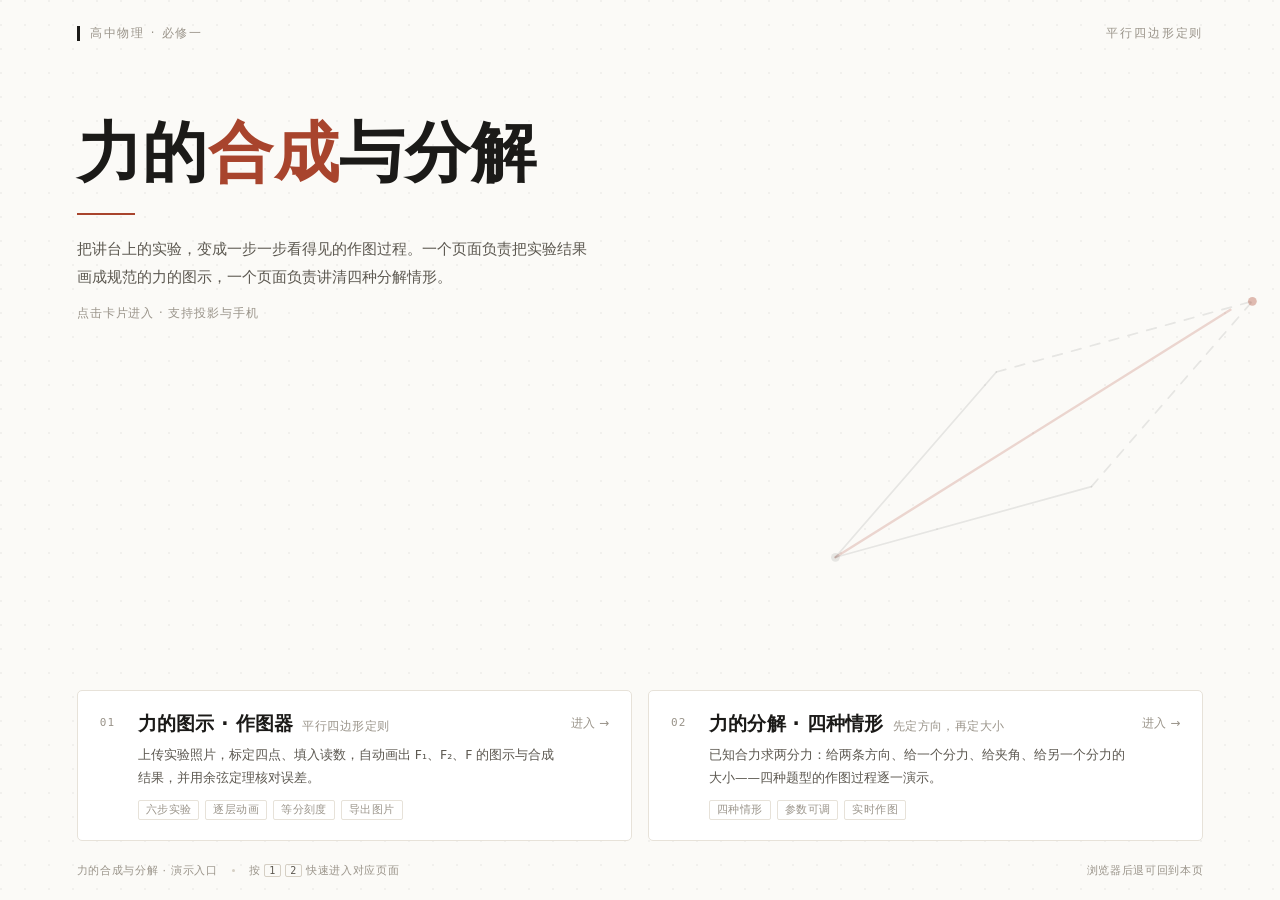
==== apps/physics/demos/Syn-Dec-OF-Forces.html @ a167b220 "更新物理模拟html 新增了力的合成与分解过程" ====
<!DOCTYPE html>
<html lang="zh-CN">

<head>
  <meta charset="UTF-8">
  <meta name="viewport" content="width=device-width, initial-scale=1, viewport-fit=cover">
  <title>力的合成与分解 · 演示入口</title>
  <style>
    :root {
      --paper: #fbfaf7;
      --paper2: #f2efe8;
      --surface: #ffffff;
      --ink: #1b1a18;
      --ink2: #5c5850;
      --ink3: #9a948a;
      --line: #e7e2d9;
      --line2: #d5cfc4;
      --accent: #a8442d;
      --sans: "HarmonyOS Sans SC", "Source Han Sans SC", "PingFang SC", "Microsoft YaHei", system-ui, -apple-system, sans-serif;
      --mono: ui-monospace, "JetBrains Mono", "SFMono-Regular", Consolas, monospace;
    }

    * {
      box-sizing: border-box;
      margin: 0;
      padding: 0
    }

    html,
    body {
      height: 100%
    }

    body {
      background:
        radial-gradient(circle at 1px 1px, rgba(27, 26, 24, .045) 1px, transparent 0) 0 0/24px 24px,
        var(--paper);
      color: var(--ink);
      font-family: var(--sans);
      font-size: 15px;
      -webkit-font-smoothing: antialiased;
      overflow: hidden;
      font-variant-numeric: tabular-nums;
    }

    .cover {
      height: 100vh;
      height: 100dvh;
      display: flex;
      flex-direction: column;
      padding: 0 6vw;
      position: relative;
      overflow: hidden;
    }

    /* ---------- 顶栏 ---------- */
    .top {
      display: flex;
      align-items: center;
      gap: 10px;
      padding-top: 26px;
      flex: none
    }

    .top .mk {
      width: 3px;
      height: 15px;
      background: var(--ink);
      flex: none
    }

    .top .lb {
      font-size: 11.5px;
      letter-spacing: .16em;
      color: var(--ink3)
    }

    .top .rt {
      margin-left: auto;
      font-size: 11.5px;
      letter-spacing: .16em;
      color: var(--ink3)
    }

    /* ---------- 标题区 ---------- */
    .intro {
      padding-top: 8.5vh;
      position: relative;
      flex: none
    }

    .intro h1 {
      font-size: clamp(38px, 5.1vw, 76px);
      line-height: 1.06;
      letter-spacing: .01em;
      font-weight: 700;
      position: relative;
      z-index: 1;
      white-space: nowrap;
    }

    .intro h1 em {
      font-style: normal;
      color: var(--accent)
    }

    .intro .rule {
      width: 58px;
      height: 2px;
      background: var(--accent);
      margin-top: 26px
    }

    .intro .lede {
      margin-top: 20px;
      max-width: 34em;
      font-size: 15px;
      line-height: 1.9;
      color: var(--ink2);
      position: relative;
      z-index: 1;
      text-wrap: pretty;
    }

    .intro .meta {
      margin-top: 14px;
      font-size: 11.5px;
      letter-spacing: .08em;
      color: var(--ink3);
      position: relative;
      z-index: 1;
    }

    /* 底纹：一张淡淡的平行四边形，摆在标题右侧 */
    .motif {
      position: absolute;
      right: -2vw;
      top: 50%;
      transform: translateY(-50%);
      width: min(40vw, 660px);
      color: rgba(27, 26, 24, .09);
      pointer-events: none;
      z-index: 0;
    }

    .motif .res {
      color: rgba(168, 68, 45, .20)
    }

    .motif .pt {
      fill: currentColor;
      stroke: none
    }

    /* ---------- 卡片 ---------- */
    .spacer {
      flex: 1 1 auto;
      min-height: 18px
    }

    .cards {
      display: grid;
      grid-template-columns: 1fr 1fr;
      gap: 16px;
      padding-bottom: 22px;
      flex: none;
    }

    .card {
      display: grid;
      grid-template-columns: auto minmax(0, 1fr) auto;
      align-items: start;
      gap: 16px;
      padding: 20px 22px;
      background: var(--surface);
      border: 1px solid var(--line);
      border-radius: 5px;
      text-decoration: none;
      color: inherit;
      transition: .16s ease;
    }

    .card:hover,
    .card:focus-visible {
      border-color: var(--ink);
      background: #fffdfa;
      box-shadow: 0 12px 30px -16px rgba(60, 48, 30, .55);
      transform: translateY(-2px);
      outline: none;
    }

    .card .num {
      font-family: var(--mono);
      font-size: 11px;
      letter-spacing: .1em;
      color: var(--ink3);
      padding-top: 5px;
      min-width: 2em;
    }

    .card:hover .num {
      color: var(--accent)
    }

    .card h2 {
      font-size: 19px;
      font-weight: 700;
      letter-spacing: .01em;
      margin-bottom: 7px
    }

    .card h2 small {
      font-weight: 400;
      font-size: 12px;
      color: var(--ink3);
      margin-left: 9px;
      letter-spacing: .04em
    }

    .card p {
      font-size: 12.5px;
      line-height: 1.8;
      color: var(--ink2);
      max-width: 40em;
      text-wrap: pretty
    }

    .card .tags {
      display: flex;
      flex-wrap: wrap;
      gap: 6px;
      margin-top: 11px
    }

    .card .tags span {
      font-size: 10.5px;
      color: var(--ink3);
      border: 1px solid var(--line);
      border-radius: 2px;
      padding: 2px 7px;
      letter-spacing: .04em;
    }

    .card .go {
      font-size: 12px;
      color: var(--ink3);
      white-space: nowrap;
      padding-top: 4px;
      transition: .16s ease
    }

    .card:hover .go {
      color: var(--accent);
      transform: translateX(2px)
    }

    /* ---------- 页脚 ---------- */
    .ft {
      display: flex;
      align-items: center;
      gap: 14px;
      padding-bottom: 22px;
      flex: none;
      font-size: 11px;
      color: var(--ink3);
      letter-spacing: .06em;
    }

    .ft .dot {
      width: 3px;
      height: 3px;
      border-radius: 50%;
      background: var(--line2)
    }

    .ft kbd {
      font-family: var(--mono);
      font-size: 10px;
      border: 1px solid var(--line2);
      border-radius: 2px;
      padding: 0 4px;
      color: var(--ink2);
    }

    .ft .rt {
      margin-left: auto
    }

    /* ---------- 窄屏 ---------- */
    @media (max-width: 900px) {
      body {
        overflow: auto
      }

      .cover {
        height: auto;
        min-height: 100dvh;
        padding: 0 22px;
        overflow: visible
      }

      .top {
        padding-top: 18px
      }

      .intro {
        padding-top: 26px
      }

      .intro h1 {
        font-size: 36px;
        white-space: normal
      }

      .intro .lede {
        font-size: 13.5px;
        margin-top: 16px
      }

      .intro .rule {
        margin-top: 20px
      }

      .motif {
        display: none
      }

      .spacer {
        min-height: 22px;
        flex: 0
      }

      .cards {
        grid-template-columns: minmax(0, 1fr);
        gap: 12px;
        padding-bottom: 8px
      }

      .card {
        padding: 16px;
        gap: 12px
      }

      .card h2 {
        font-size: 16.5px
      }

      .card h2 small {
        display: block;
        margin: 4px 0 0
      }

      .card p {
        font-size: 12px
      }

      .card .go {
        display: none
      }

      .ft {
        padding: 20px 0 26px;
        flex-wrap: wrap
      }

      .ft .rt {
        margin-left: 0;
        width: 100%
      }
    }
  </style>
</head>

<body>
  <div class="cover">
    <svg class="motif" viewBox="0 0 420 300" aria-hidden="true">
      <g fill="none" stroke="currentColor" stroke-width="1.4" stroke-linecap="round">
        <line x1="34" y1="238" x2="166" y2="86" />
        <line x1="34" y1="238" x2="244" y2="180" />
        <g stroke-dasharray="8 8">
          <line x1="166" y1="86" x2="376" y2="28" />
          <line x1="244" y1="180" x2="376" y2="28" />
        </g>
        <line class="res" x1="34" y1="238" x2="358" y2="35" stroke-width="2" />
      </g>
      <circle class="pt" cx="34" cy="238" r="3.6" />
      <circle class="pt" cx="376" cy="28" r="3.6" style="color:rgba(168,68,45,.35)" />
    </svg>

    <div class="top">
      <span class="mk"></span>
      <span class="lb">高中物理 · 必修一</span>
      <span class="rt">平行四边形定则</span>
    </div>

    <section class="intro">

      <h1>力的<em>合成</em>与分解</h1>
      <div class="rule"></div>
      <p class="lede">把讲台上的实验，变成一步一步看得见的作图过程。一个页面负责把实验结果画成规范的力的图示，一个页面负责讲清四种分解情形。</p>
      <p class="meta">点击卡片进入 · 支持投影与手机</p>
    </section>

    <div class="spacer"></div>

    <nav class="cards">
      <a class="card" href="./content/力的合成与分解_作图器_V2.html">
        <div class="num">01</div>
        <div>
          <h2>力的图示 · 作图器<small>平行四边形定则</small></h2>
          <p>上传实验照片，标定四点、填入读数，自动画出 F₁、F₂、F 的图示与合成结果，并用余弦定理核对误差。</p>
          <div class="tags"><span>六步实验</span><span>逐层动画</span><span>等分刻度</span><span>导出图片</span></div>
        </div>
        <div class="go">进入 →</div>
      </a>

      <a class="card" href="./content/力的合成与分解_分解演示.html">
        <div class="num">02</div>
        <div>
          <h2>力的分解 · 四种情形<small>先定方向，再定大小</small></h2>
          <p>已知合力求两分力：给两条方向、给一个分力、给夹角、给另一个分力的大小——四种题型的作图过程逐一演示。</p>
          <div class="tags"><span>四种情形</span><span>参数可调</span><span>实时作图</span></div>
        </div>
        <div class="go">进入 →</div>
      </a>
    </nav>

    <div class="ft">
      <span>力的合成与分解 · 演示入口</span>
      <span class="dot"></span>
      <span>按 <kbd>1</kbd> <kbd>2</kbd> 快速进入对应页面</span>
      <span class="rt">浏览器后退可回到本页</span>
    </div>

  </div>

  <script>
    (function () {
      'use strict';
      var pages = [
        '力的合成与分解_作图器_V2.html',
        '力的合成与分解_分解演示.html'
      ];
      document.addEventListener('keydown', function (e) {
        if (e.key === '1' || e.key === '2') {
          location.href = pages[Number(e.key) - 1];
        }
      });
    })();
  </script>
</body>

</html>
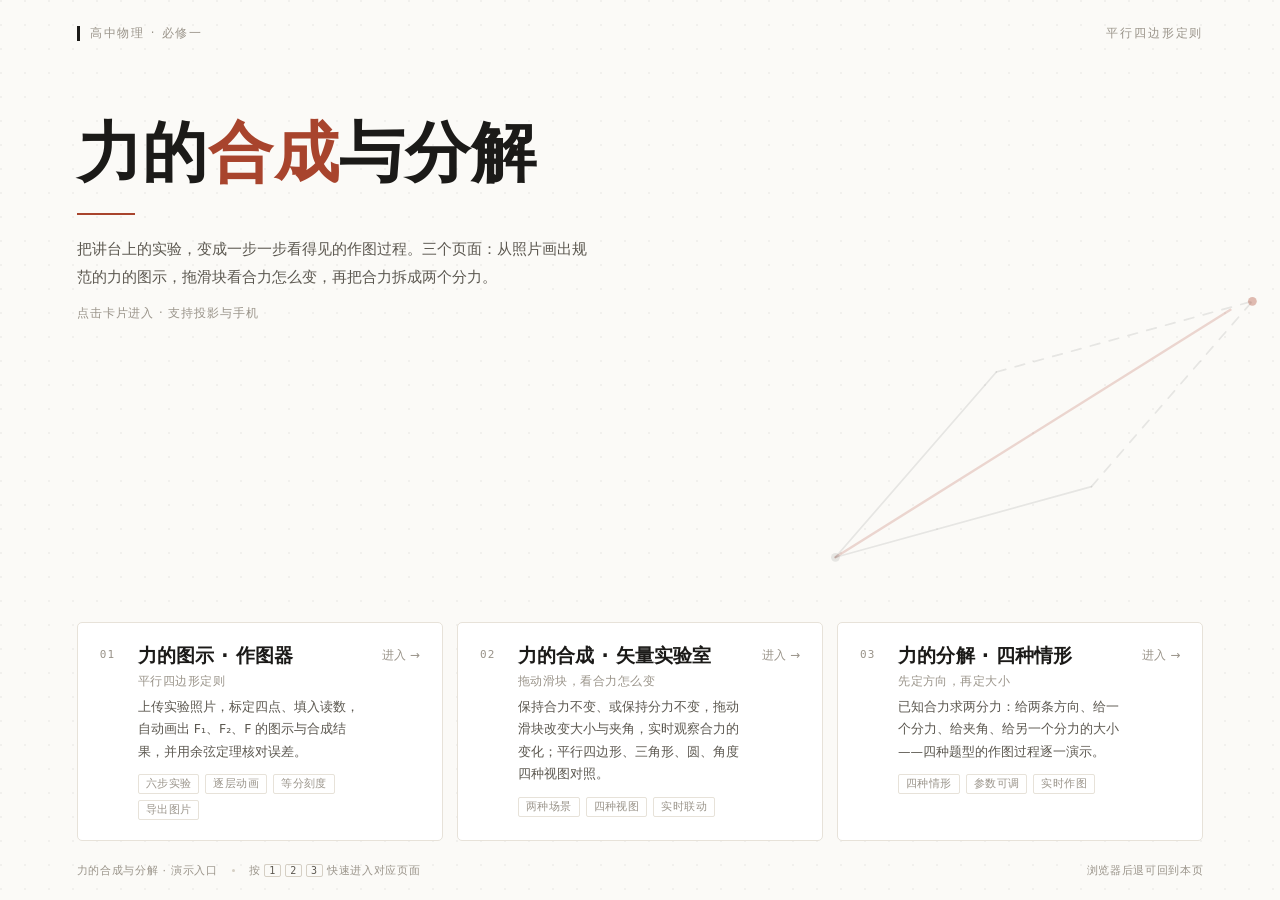
==== commit 90b294d7: "更新力的合成与分解演示 新增了力的合成动画演示html" ====
--- a/apps/physics/demos/Syn-Dec-OF-Forces.html
+++ b/apps/physics/demos/Syn-Dec-OF-Forces.html
@@ -160,8 +160,8 @@
 
     .cards {
       display: grid;
-      grid-template-columns: 1fr 1fr;
-      gap: 16px;
+      grid-template-columns: repeat(3, minmax(0, 1fr));
+      gap: 14px;
       padding-bottom: 22px;
       flex: none;
     }
@@ -210,10 +210,11 @@
     }
 
     .card h2 small {
+      display: block;
       font-weight: 400;
-      font-size: 12px;
-      color: var(--ink3);
-      margin-left: 9px;
+      font-size: 11.5px;
+      color: var(--ink3);
+      margin-top: 5px;
       letter-spacing: .04em
     }
 
@@ -287,6 +288,26 @@
     }
 
     /* ---------- 窄屏 ---------- */
+    @media (max-width: 1180px) {
+      body {
+        overflow: auto
+      }
+
+      .cover {
+        height: auto;
+        min-height: 100dvh;
+        overflow: visible
+      }
+
+      .cards {
+        grid-template-columns: minmax(0, 1fr)
+      }
+
+      .motif {
+        display: none
+      }
+    }
+
     @media (max-width: 900px) {
       body {
         overflow: auto
@@ -397,7 +418,7 @@
 
       <h1>力的<em>合成</em>与分解</h1>
       <div class="rule"></div>
-      <p class="lede">把讲台上的实验，变成一步一步看得见的作图过程。一个页面负责把实验结果画成规范的力的图示，一个页面负责讲清四种分解情形。</p>
+      <p class="lede">把讲台上的实验，变成一步一步看得见的作图过程。三个页面：从照片画出规范的力的图示，拖滑块看合力怎么变，再把合力拆成两个分力。</p>
       <p class="meta">点击卡片进入 · 支持投影与手机</p>
     </section>
 
@@ -414,8 +435,18 @@
         <div class="go">进入 →</div>
       </a>
 
+      <a class="card" href="./content/力的合成.html">
+        <div class="num">02</div>
+        <div>
+          <h2>力的合成 · 矢量实验室<small>拖动滑块，看合力怎么变</small></h2>
+          <p>保持合力不变、或保持分力不变，拖动滑块改变大小与夹角，实时观察合力的变化；平行四边形、三角形、圆、角度四种视图对照。</p>
+          <div class="tags"><span>两种场景</span><span>四种视图</span><span>实时联动</span></div>
+        </div>
+        <div class="go">进入 →</div>
+      </a>
+
       <a class="card" href="./content/力的合成与分解_分解演示.html">
-        <div class="num">02</div>
+        <div class="num">03</div>
         <div>
           <h2>力的分解 · 四种情形<small>先定方向，再定大小</small></h2>
           <p>已知合力求两分力：给两条方向、给一个分力、给夹角、给另一个分力的大小——四种题型的作图过程逐一演示。</p>
@@ -428,7 +459,7 @@
     <div class="ft">
       <span>力的合成与分解 · 演示入口</span>
       <span class="dot"></span>
-      <span>按 <kbd>1</kbd> <kbd>2</kbd> 快速进入对应页面</span>
+      <span>按 <kbd>1</kbd> <kbd>2</kbd> <kbd>3</kbd> 快速进入对应页面</span>
       <span class="rt">浏览器后退可回到本页</span>
     </div>
 
@@ -438,11 +469,12 @@
     (function () {
       'use strict';
       var pages = [
-        '力的合成与分解_作图器_V2.html',
-        '力的合成与分解_分解演示.html'
+        './content/力的合成与分解_作图器_V2.html',
+        './content/力的合成.html',
+        './content/力的合成与分解_分解演示.html'
       ];
       document.addEventListener('keydown', function (e) {
-        if (e.key === '1' || e.key === '2') {
+        if (e.key >= '1' && e.key <= '3') {
           location.href = pages[Number(e.key) - 1];
         }
       });
